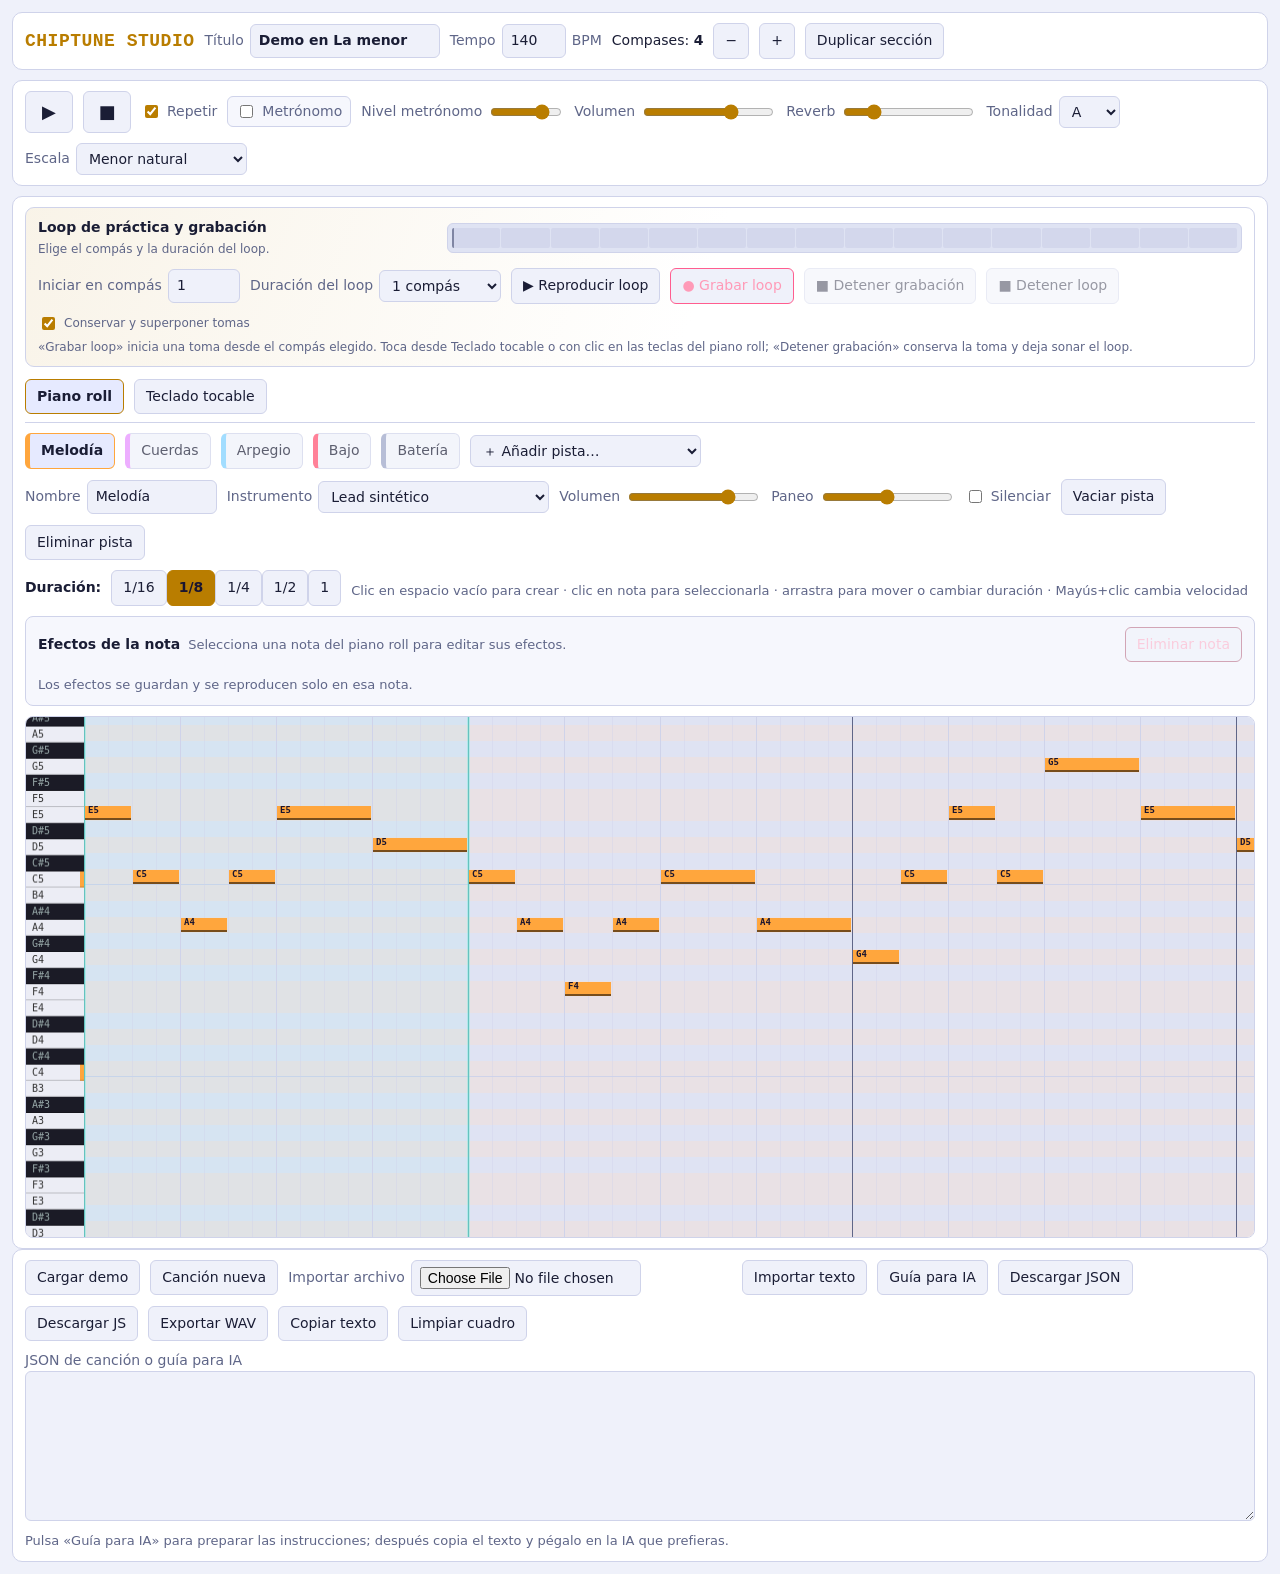
==== Chiptune Studio.html @ 26fbd4c9 "feat: add Chiptune Studio web app Add the first version of Chiptune Studio, a browser-based music co" ====
<!doctype html>
<html lang="es">
<head>
  <meta charset="UTF-8">
  <meta name="viewport" content="width=device-width, initial-scale=1">
  <meta name="theme-color" content="#0e1020">
  <title>Estudio · Chiptune Studio</title>
  <link rel="stylesheet" href="apps/studio/studio.css">
  <script src="apps/studio/studio.js" defer></script>
</head>
<body>
  <header class="row panel">
    <h1>CHIPTUNE STUDIO</h1>
    <label>Título <input id="title" maxlength="80" aria-label="Título de la canción"></label>
    <label>Tempo <input id="bpm" type="number" min="40" max="240" value="120" aria-label="Tempo en pulsos por minuto"> BPM</label>
    <span class="mono">Compases: <strong id="bars">4</strong></span>
    <button id="barM" type="button" aria-label="Quitar un compás">−</button>
    <button id="barP" type="button" aria-label="Añadir un compás">+</button>
    <button id="dup" type="button">Duplicar sección</button>
    <span id="saved" class="mono" aria-live="polite"></span>
  </header>

  <section class="row panel" aria-label="Controles de reproducción">
    <button id="play" class="big" type="button" aria-label="Reproducir">▶</button>
    <button id="stop" class="big" type="button" aria-label="Detener">■</button>
    <label><input id="loop" type="checkbox" checked> Repetir</label>
    <label class="metronome-toggle" title="Pulso de negra con acento en el primer tiempo"><input id="metronome" type="checkbox"> Metrónomo</label>
    <label class="metronome-volume" title="Nivel del pulso del metrónomo">Nivel metrónomo <input id="metronomeVolume" type="range" min="0" max="1" step=".01" value=".8" aria-label="Nivel de volumen del metrónomo"></label>
    <label>Volumen <input id="vol" type="range" min="0" max="1" step=".01" value=".7"></label>
    <label>Reverb <input id="rev" type="range" min="0" max=".8" step=".01" value=".15"></label>
    <label>Tonalidad <select id="root" aria-label="Tónica"></select></label>
    <label>Escala
      <select id="scale" aria-label="Escala">
        <option value="0,2,4,5,7,9,11">Mayor</option>
        <option value="0,2,3,5,7,8,10" selected>Menor natural</option>
        <option value="0,2,3,5,7,9,11">Menor armónica</option>
        <option value="0,2,4,7,9">Pentatónica mayor</option>
        <option value="0,3,5,7,10">Pentatónica menor</option>
        <option value="0,2,4,6,8,10">Tonos enteros</option>
        <option value="0,1,2,3,4,5,6,7,8,9,10,11">Cromática</option>
      </select>
    </label>
    <span id="msg" role="status" aria-live="polite"></span>
  </section>

  <section class="panel">
    <section id="loopBox" class="loop-box" aria-labelledby="loopTitle">
      <div class="loop-heading">
        <div>
          <strong id="loopTitle">Loop de práctica y grabación</strong>
          <span id="loopStatus" class="mono" role="status" aria-live="polite">Elige el compás y la duración del loop.</span>
        </div>
        <div id="loopTimeline" class="loop-timeline" role="img" aria-label="Posición dentro del loop"></div>
      </div>
      <div class="row loop-controls">
        <label>Iniciar en compás
          <input id="loopStartBar" type="number" min="1" max="64" value="1" aria-label="Compás inicial del loop">
        </label>
        <label>Duración del loop
          <select id="loopBars" aria-label="Duración del loop en compases">
            <option value="1" selected>1 compás</option>
            <option value="2">2 compases</option>
            <option value="4">4 compases</option>
            <option value="8">8 compases</option>
          </select>
        </label>
        <button id="loopPlay" type="button">▶ Reproducir loop</button>
        <button id="loopRecord" class="record-button" type="button" aria-pressed="false">● Grabar loop</button>
        <button id="loopStopRecording" type="button" disabled>■ Detener grabación</button>
        <button id="loopStop" type="button" disabled>■ Detener loop</button>
        <label class="loop-overdub"><input id="loopOverdub" type="checkbox" checked> Conservar y superponer tomas</label>
      </div>
      <p class="loop-help">«Grabar loop» inicia una toma desde el compás elegido. Toca desde Teclado tocable o con clic en las teclas del piano roll; «Detener grabación» conserva la toma y deja sonar el loop.</p>
    </section>
    <div class="row view-tabs" id="editorTabs" role="tablist" aria-label="Modo de composición">
      <button id="tabRoll" type="button" role="tab" aria-controls="rollView" aria-selected="true">Piano roll</button>
      <button id="tabKeyboard" type="button" role="tab" aria-controls="keyboardView" aria-selected="false">Teclado tocable</button>
    </div>
    <div id="rollView" role="tabpanel" aria-labelledby="tabRoll">
      <div class="row" id="tabs" role="tablist" aria-label="Pistas"></div>
      <div class="row" id="settings" aria-label="Ajustes de pista"></div>
      <div class="row" aria-label="Duración de notas">
        <strong>Duración:</strong>
        <div id="lens" role="group" aria-label="Seleccionar duración de nota"></div>
        <span class="hint">Clic en espacio vacío para crear · clic en nota para seleccionarla · arrastra para mover o cambiar duración · Mayús+clic cambia velocidad</span>
      </div>
      <section id="noteFxPanel" class="note-fx" aria-labelledby="noteFxTitle">
        <div class="note-fx-heading">
          <strong id="noteFxTitle">Efectos de la nota</strong>
          <span id="noteFxStatus" class="hint" aria-live="polite">Selecciona una nota del piano roll para editar sus efectos.</span>
          <button id="deleteNote" class="delete-note" type="button" disabled>Eliminar nota</button>
        </div>
        <div id="noteFxControls" class="note-fx-controls"></div>
      </section>
      <div id="scroll" aria-label="Piano roll; usa el desplazamiento horizontal y vertical">
        <div id="wrap">
          <canvas id="keys" aria-label="Teclado y notas"></canvas>
          <div style="position:relative">
            <canvas id="grid" aria-label="Rejilla de composición"></canvas>
            <div id="ph" aria-hidden="true"></div>
          </div>
        </div>
      </div>
    </div>
    <div id="keyboardView" role="tabpanel" aria-labelledby="tabKeyboard" hidden>
      <p class="keyboard-intro">Toca con el ratón, la pantalla táctil o el teclado de tu computadora. Activa «Grabar al tocar» para añadir cada nota a la pista seleccionada.</p>
      <div class="row keyboard-controls" aria-label="Controles del teclado tocable">
        <label>Pista <select id="keyboardTrack" aria-label="Pista para tocar y grabar"></select></label>
        <label>Instrumento <select id="keyboardInstrument" aria-label="Instrumento del teclado tocable"></select></label>
        <button id="keyboardAddTrack" type="button">＋ Nueva pista</button>
        <label>Octava inicial
          <select id="keyboardOctave" aria-label="Octava inicial">
            <option value="1">Grave · C1</option>
            <option value="2">C2</option>
            <option value="3">C3</option>
            <option value="4" selected>Media · C4</option>
            <option value="5">C5</option>
            <option value="6">C6</option>
            <option value="7">Aguda · C7</option>
          </select>
        </label>
        <label>Duración
          <select id="keyboardLength" aria-label="Duración de la nota grabada">
            <option value="1">1/16 · 1 paso</option>
            <option value="2" selected>1/8 · 2 pasos</option>
            <option value="4">1/4 · 4 pasos</option>
            <option value="8">1/2 · 8 pasos</option>
            <option value="16">1 compás · 16 pasos</option>
          </select>
        </label>
      </div>
      <div class="row keyboard-record-controls">
        <label class="record-toggle"><input id="keyboardRecord" type="checkbox"> Grabar al tocar</label>
        <label>Posición <input id="keyboardStep" type="number" min="0" max="63" value="0" aria-label="Posición de grabación en pasos"></label>
        <span id="keyboardPosition" class="mono" aria-live="polite">Compás 1 · paso 1</span>
        <span class="hint">Durante la reproducción, las notas se ajustan al paso que suena; en pausa, la posición avanza al grabar.</span>
      </div>
      <div id="keyboardKeys" class="keyboard-keys" role="group" aria-label="Teclado de dos octavas"></div>
      <p id="keyboardHint" class="keyboard-hint">Atajos: fila A–J y K–; para notas naturales y sostenidas.</p>
      <div id="drumPads" class="drum-pads" role="group" aria-label="Pads de batería" hidden></div>
      <p id="keyboardStatus" class="keyboard-status" role="status" aria-live="polite"></p>
    </div>
  </section>

  <section class="panel">
    <div class="row" aria-label="Importar y exportar">
      <button id="demo" type="button">Cargar demo</button>
      <button id="clear" type="button">Canción nueva</button>
      <label>Importar archivo <input id="file" type="file" accept=".json,.js,application/json,text/javascript"></label>
      <button id="iText" type="button">Importar texto</button>
      <button id="guide" type="button">Guía para IA</button>
      <button id="xJson" type="button">Descargar JSON</button>
      <button id="xJs" type="button">Descargar JS</button>
      <button id="xWav" type="button">Exportar WAV</button>
      <button id="copy" type="button">Copiar texto</button>
      <button id="clearBox" type="button">Limpiar cuadro</button>
    </div>
    <label for="out">JSON de canción o guía para IA</label>
    <textarea id="out" spellcheck="false" aria-label="JSON de canción o guía para IA"></textarea>
    <p class="hint">Pulsa «Guía para IA» para preparar las instrucciones; después copia el texto y pégalo en la IA que prefieras.</p>
  </section>
</body>
</html>
---- apps/studio/studio.css ----
:root,:root[data-theme="dark"]{--bg:#0e1020;--panel:#171a30;--line:#2b3056;--tx:#e9ebfa;--mut:#8f95b8;--acc:#ffc83d;--row:#131730;--rowb:#0b0d1c;--scale:#1c2246;color-scheme:dark}
@media (prefers-color-scheme:light){:root:not([data-theme="dark"]){--bg:#eff1fa;--panel:#fff;--line:#cfd3ea;--tx:#1a1d35;--mut:#5f6688;--acc:#b97d00;--row:#f6f7fd;--rowb:#dfe3f3;--scale:#e6eaff;color-scheme:light}}
:root[data-theme="light"]{--bg:#eff1fa;--panel:#fff;--line:#cfd3ea;--tx:#1a1d35;--mut:#5f6688;--acc:#b97d00;--row:#f6f7fd;--rowb:#dfe3f3;--scale:#e6eaff;color-scheme:light}
:root{box-sizing:border-box;padding:env(safe-area-inset-top,0px) 0 env(safe-area-inset-bottom,0px)}
html{scroll-padding-top:env(safe-area-inset-top,0px)}
*,*:before,*:after{box-sizing:inherit}
body{margin:0;padding:12px;background:var(--bg);color:var(--tx);font:14px/1.4 ui-rounded,"Trebuchet MS",system-ui,sans-serif}
.mono,input,select,textarea,button{font:inherit}
.row{display:flex;flex-wrap:wrap;gap:10px;align-items:center;margin-bottom:10px}
.row>label{min-width:0;flex-wrap:wrap}
input[type=file]{max-width:100%}
#file{width:min(230px,100%)}
.panel{background:var(--panel);border:1px solid var(--line);border-radius:10px;padding:10px 12px}
h1{font:700 18px ui-monospace,Menlo,Consolas,monospace;margin:0;color:var(--acc);letter-spacing:.5px}
input,select,textarea{background:var(--bg);color:var(--tx);border:1px solid var(--line);border-radius:6px;padding:6px 8px}
input[type=range]{padding:0;accent-color:var(--acc)}
input[type=checkbox]{accent-color:var(--acc)}
button{background:var(--bg);color:var(--tx);border:1px solid var(--line);border-radius:6px;padding:7px 11px;cursor:pointer}
button:hover{border-color:var(--acc)}
button:focus-visible,input:focus-visible,select:focus-visible,textarea:focus-visible{outline:2px solid var(--acc);outline-offset:1px}
button.on{background:var(--acc);color:#1a1530;border-color:var(--acc);font-weight:700}
[hidden]{display:none!important}
.big{width:48px;height:42px;font-size:18px}
label{color:var(--mut);display:flex;gap:6px;align-items:center}
#title{width:190px;font-weight:700}
#bpm{width:64px}
.tab{display:flex;gap:6px;align-items:center;border-left:5px solid var(--c);opacity:.7}
.tab.sel{opacity:1;border-color:var(--c);background:var(--scale);font-weight:700}
#scroll{overflow:auto;max-height:58vh;border:1px solid var(--line);border-radius:8px;background:var(--rowb);position:relative}
#wrap{display:flex;position:relative;width:max-content}
#keys{position:sticky;left:0;z-index:3;cursor:pointer}
#grid{cursor:crosshair;touch-action:manipulation}
#ph{position:absolute;top:0;bottom:0;width:2px;background:#ff3d6e;z-index:2;display:none;pointer-events:none}
#msg{color:var(--mut);min-height:20px}
#out{width:100%;height:150px;font-family:ui-monospace,Menlo,Consolas,monospace;font-size:12px}
.hint{color:var(--mut);font-size:13px;margin:6px 0 0}
.note-fx{padding:10px 12px;margin:0 0 10px;border:1px solid var(--line);border-radius:8px;background:var(--row)}
.note-fx-heading{display:flex;flex-wrap:wrap;align-items:baseline;gap:8px;margin-bottom:8px}
.note-fx-heading strong{color:var(--tx)}
.note-fx-heading .delete-note{margin-left:auto;border-color:#a74461;color:#ff9ab7}
.note-fx-heading .delete-note:hover:not(:disabled){background:color-mix(in srgb,#ff5d8f 18%,var(--panel))}
.note-fx-heading .delete-note:disabled{opacity:.45;cursor:not-allowed}
.metronome-toggle{padding:5px 8px;border:1px solid var(--line);border-radius:6px;background:var(--row)}
.metronome-toggle:has(input:checked){border-color:var(--acc);color:var(--tx);background:var(--scale)}
.metronome-volume input[type=range]{width:72px}
.note-fx-controls{display:grid;grid-template-columns:repeat(auto-fit,minmax(180px,1fr));gap:6px}
.note-fx-control{display:grid;grid-template-columns:minmax(75px,auto) 1fr;align-items:center;gap:6px;padding:5px 7px;border:1px solid var(--line);border-radius:6px}
.note-fx-control label{font-size:12px}
.note-fx-control input[type=range]{width:100%;min-width:45px}
.note-fx-control output{grid-column:2;color:var(--mut);font-size:10px;text-align:right}
.view-tabs{border-bottom:1px solid var(--line);padding-bottom:8px}
.view-tabs button[aria-selected="true"]{background:var(--scale);border-color:var(--acc);color:var(--tx);font-weight:700}
.loop-box{padding:10px 12px;margin-bottom:12px;border:1px solid var(--line);border-radius:9px;background:linear-gradient(110deg,color-mix(in srgb,var(--acc) 9%,var(--panel)),var(--panel) 55%)}
.loop-box.is-recording{border-color:#ff5d8f;box-shadow:0 0 0 1px color-mix(in srgb,#ff5d8f 35%,transparent)}
.loop-heading{display:grid;grid-template-columns:minmax(190px,1fr) minmax(180px,2fr);gap:12px;align-items:center}
.loop-heading>div:first-child{display:grid;gap:4px}
.loop-heading>div:first-child strong{color:var(--tx)}
.loop-heading>div:first-child span{color:var(--mut);font-size:12px}
.loop-timeline{height:30px;display:grid;grid-template-columns:repeat(var(--loop-steps,16),minmax(3px,1fr));gap:1px;padding:4px;border:1px solid var(--line);border-radius:6px;background:var(--rowb);overflow-x:auto}
.loop-step{border-radius:2px;background:var(--line);opacity:.75}
.loop-step.bar-start{border-left:2px solid var(--mut)}
.loop-step.playing{background:var(--acc);opacity:1;box-shadow:0 0 9px color-mix(in srgb,var(--acc) 75%,transparent)}
.loop-timeline.is-playing .loop-step.playing{animation:loop-pulse .2s ease-out}
@keyframes loop-pulse{from{filter:brightness(1.8)}to{filter:brightness(1)}}
.loop-controls{margin:10px 0 4px}
.loop-controls input[type=number]{width:72px}
.loop-controls button{min-height:36px}
.loop-controls button:disabled{opacity:.45;cursor:not-allowed}
.loop-controls .record-button{border-color:#ff5d8f;color:#ff9ab7}
.loop-controls .record-button:not(:disabled):hover{background:color-mix(in srgb,#ff5d8f 16%,var(--panel))}
.loop-box.is-recording .record-button{background:#ff5d8f;color:#1b1020;font-weight:700}
.loop-overdub{font-size:12px}
.loop-help{margin:6px 0 0;color:var(--mut);font-size:12px}
.keyboard-intro,.keyboard-hint,.keyboard-status{color:var(--mut);margin:6px 0 12px}
.keyboard-controls,.keyboard-record-controls{gap:12px}
.keyboard-controls select{max-width:min(300px,75vw)}
.record-toggle{padding:7px 10px;border:1px solid var(--line);border-radius:7px;background:var(--row)}
.record-toggle:has(input:checked){border-color:#ff5d8f;color:var(--tx);background:color-mix(in srgb,#ff5d8f 15%,var(--panel))}
#keyboardStep{width:84px}
.keyboard-keys{display:grid;grid-template-columns:repeat(24,42px);gap:3px;width:100%;overflow-x:auto;overscroll-behavior-x:contain;padding:8px 4px 12px;border:1px solid var(--line);border-radius:9px;background:var(--rowb)}
.piano-key{height:150px;display:flex;flex-direction:column;justify-content:space-between;align-items:center;padding:10px 2px;background:#e9eaf1;color:#202238;border-color:#b5b8ca;border-radius:0 0 6px 6px;touch-action:manipulation}
.piano-key span{font-size:11px;font-weight:700}
.piano-key kbd,.drum-pad kbd{font:10px ui-monospace,monospace;opacity:.7}
.piano-key.black{height:112px;background:#25283a;color:#f4f4fb;border-color:#11131e}
.piano-key:disabled{opacity:.28;cursor:not-allowed}
.piano-key:not(:disabled):active,.piano-key.pressed{transform:translateY(2px);filter:brightness(1.18);border-color:var(--acc)}
.drum-pads{display:grid;grid-template-columns:repeat(auto-fit,minmax(100px,1fr));gap:8px}
.drum-pad{min-height:84px;display:flex;flex-direction:column;align-items:center;justify-content:center;gap:8px;border-color:var(--line);background:var(--row)}
.drum-pad span{text-transform:capitalize;font-weight:700}
.keyboard-status{min-height:1.4em}
@media(max-width:600px){
  .note-fx-controls{grid-template-columns:repeat(auto-fit,minmax(145px,1fr))}
  .loop-heading{grid-template-columns:1fr}
  .loop-timeline{height:25px}
  .loop-controls{gap:7px}
  .loop-controls label{align-items:flex-start;flex-direction:column}
  .loop-help{line-height:1.5}
  .piano-key{height:126px}
  .piano-key.black{height:96px}
  .keyboard-controls label{align-items:flex-start;flex-direction:column}
}
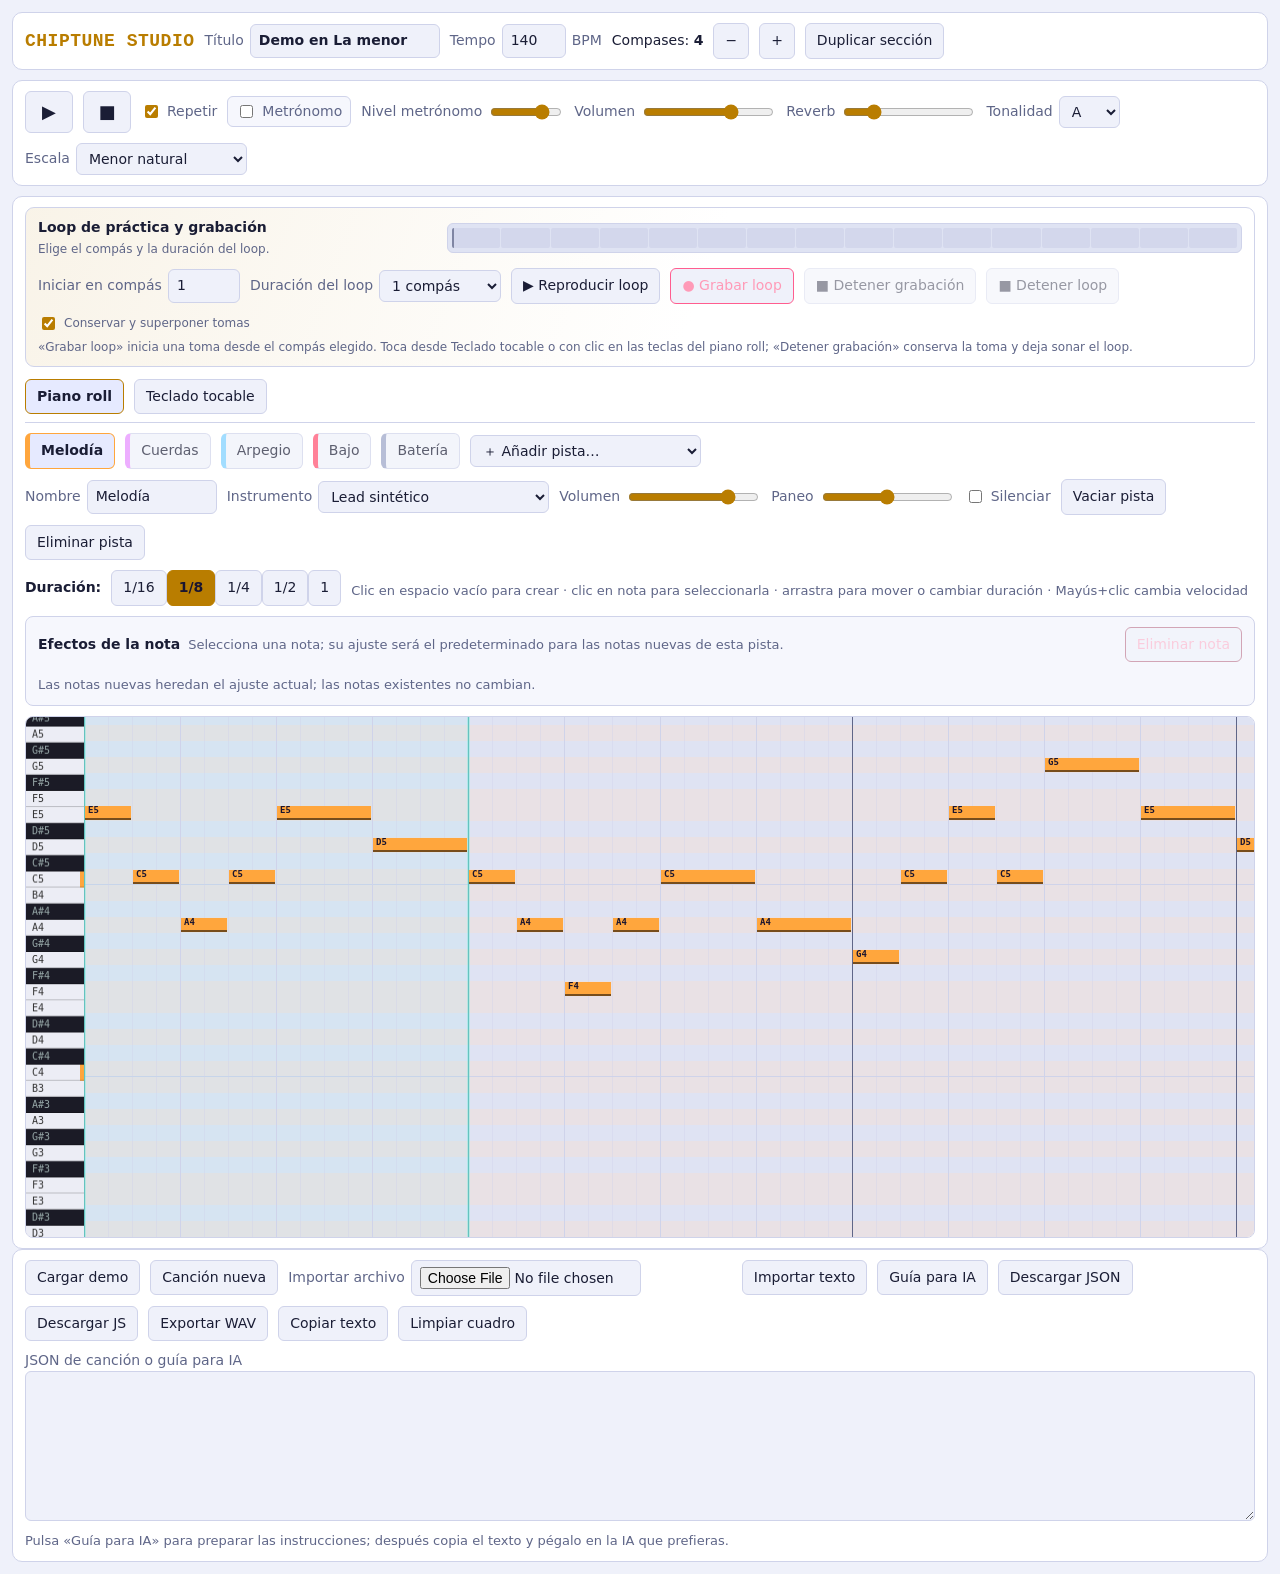
==== commit 65260b5f: "Persist track effect presets for new notes Save each track's effect settings as its default for newl" ====
--- a/Chiptune Studio.html
+++ b/Chiptune Studio.html
@@ -87,7 +87,7 @@
       <section id="noteFxPanel" class="note-fx" aria-labelledby="noteFxTitle">
         <div class="note-fx-heading">
           <strong id="noteFxTitle">Efectos de la nota</strong>
-          <span id="noteFxStatus" class="hint" aria-live="polite">Selecciona una nota del piano roll para editar sus efectos.</span>
+          <span id="noteFxStatus" class="hint" aria-live="polite">Selecciona una nota; su ajuste será el predeterminado para las notas nuevas de esta pista.</span>
           <button id="deleteNote" class="delete-note" type="button" disabled>Eliminar nota</button>
         </div>
         <div id="noteFxControls" class="note-fx-controls"></div>
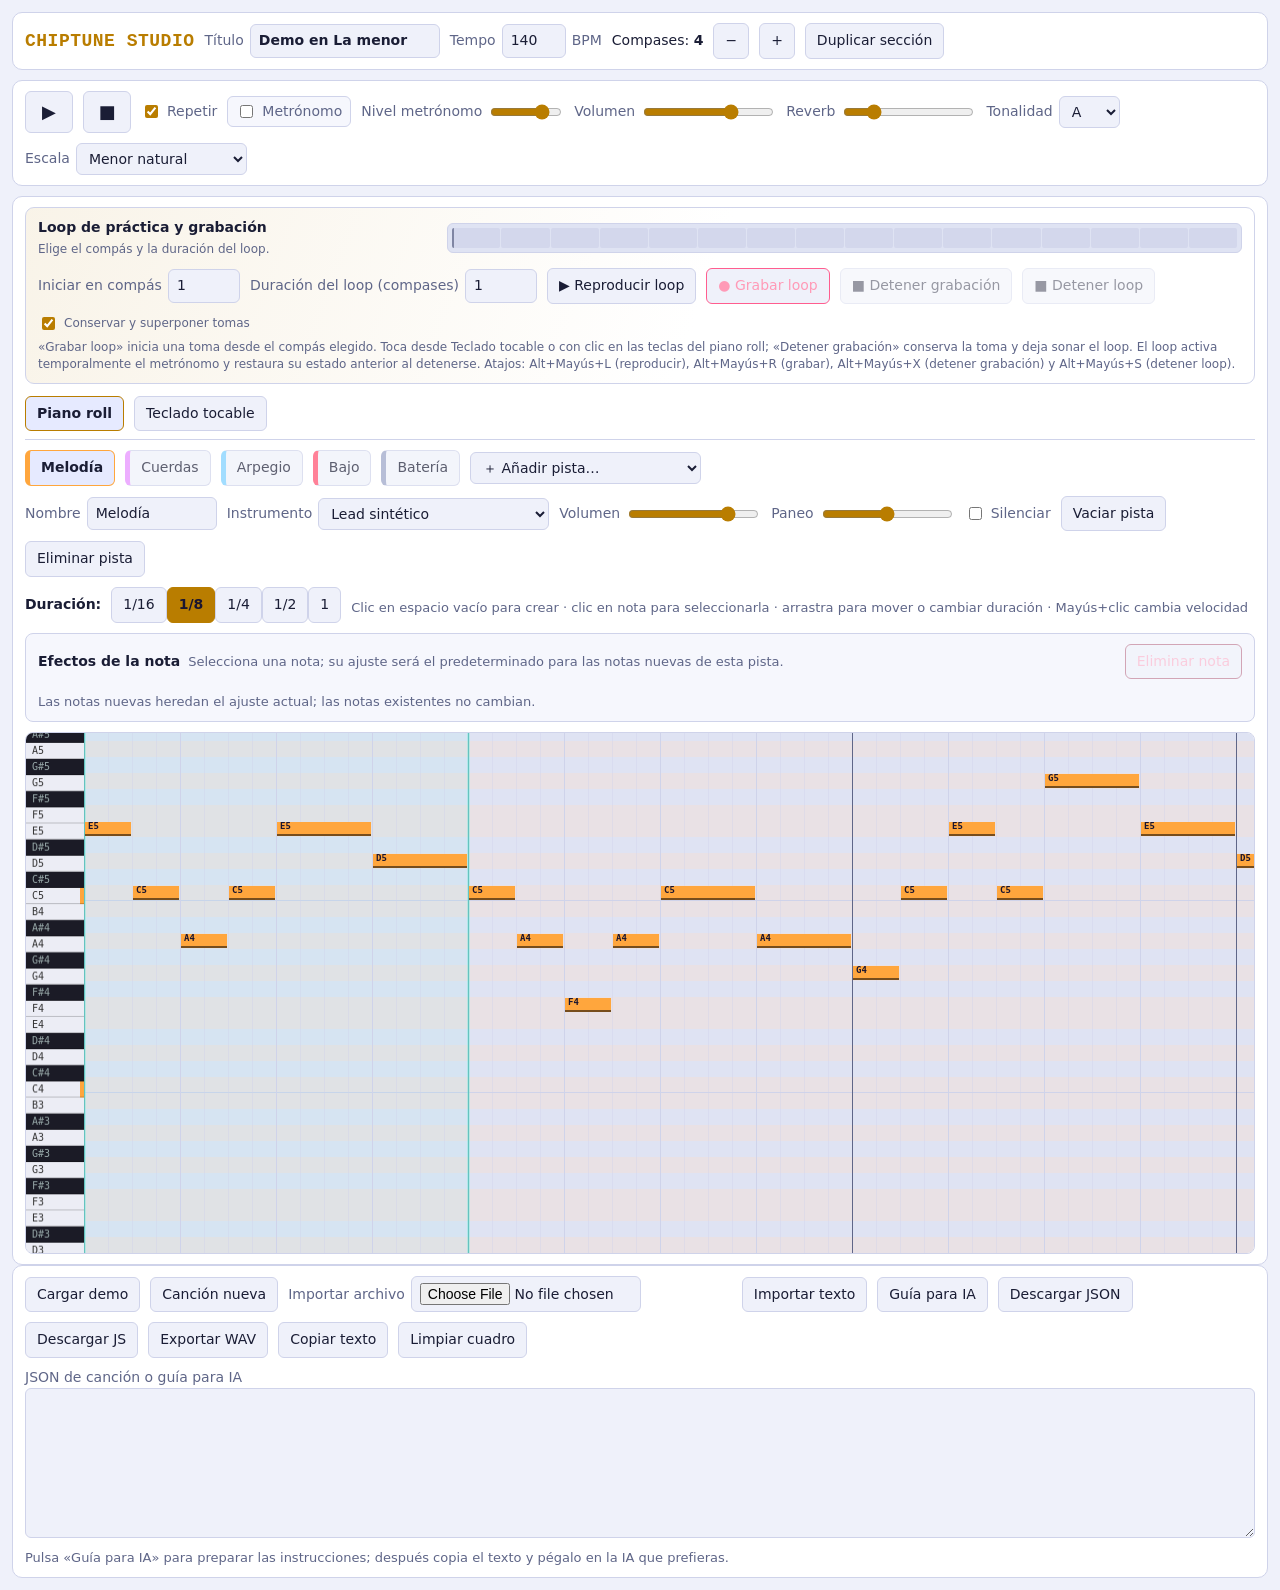
==== commit 33d461b2: "Add loop controls and drum reference guide Add compact loop controls to the floating metronome, with" ====
--- a/Chiptune Studio.html
+++ b/Chiptune Studio.html
@@ -9,6 +9,30 @@
   <script src="apps/studio/studio.js" defer></script>
 </head>
 <body>
+  <div id="metronomeVisual" role="group" aria-label="Metrónomo y controles de loop">
+    <div class="metronome-top">
+      <svg class="metronome-icon" viewBox="0 0 64 64" aria-hidden="true">
+        <path class="metronome-body" d="M18 54 24 12h16l6 42z"/>
+        <path class="metronome-base" d="M14 56h36"/>
+        <path class="metronome-mark" d="m25 22 5 1m-6 7 5 1m-6 7 5 1"/>
+        <g id="metronomeArm">
+          <path class="metronome-arm" d="M32 49V14"/>
+          <circle class="metronome-weight" cx="32" cy="25" r="3.5"/>
+          <circle class="metronome-pivot" cx="32" cy="49" r="3"/>
+        </g>
+      </svg>
+      <div class="metronome-readout">
+        <strong id="metronomeTempo">120 BPM</strong>
+        <span class="metronome-beats"><i></i><i></i><i></i><i></i></span>
+      </div>
+    </div>
+    <div id="metronomeLoopControls" class="metronome-loop-controls" aria-label="Accesos rápidos de loop">
+      <button type="button" data-loop-action="play" title="Reproducir loop · Alt+Mayús+L" aria-label="Reproducir loop">▶ Loop</button>
+      <button type="button" data-loop-action="stop" title="Detener loop · Alt+Mayús+S" aria-label="Detener loop" disabled>■ Detener</button>
+      <button type="button" data-loop-action="record" title="Grabar loop · Alt+Mayús+R" aria-label="Grabar loop" aria-pressed="false">● Grabar</button>
+      <button type="button" data-loop-action="stop-recording" title="Detener grabación · Alt+Mayús+X" aria-label="Detener grabación" disabled>■ Fin toma</button>
+    </div>
+  </div>
   <header class="row panel">
     <h1>CHIPTUNE STUDIO</h1>
     <label>Título <input id="title" maxlength="80" aria-label="Título de la canción"></label>
@@ -56,13 +80,8 @@
         <label>Iniciar en compás
           <input id="loopStartBar" type="number" min="1" max="64" value="1" aria-label="Compás inicial del loop">
         </label>
-        <label>Duración del loop
-          <select id="loopBars" aria-label="Duración del loop en compases">
-            <option value="1" selected>1 compás</option>
-            <option value="2">2 compases</option>
-            <option value="4">4 compases</option>
-            <option value="8">8 compases</option>
-          </select>
+        <label>Duración del loop (compases)
+          <input id="loopBars" type="number" min="1" max="64" step="1" value="1" aria-label="Duración del loop en compases">
         </label>
         <button id="loopPlay" type="button">▶ Reproducir loop</button>
         <button id="loopRecord" class="record-button" type="button" aria-pressed="false">● Grabar loop</button>
@@ -70,7 +89,7 @@
         <button id="loopStop" type="button" disabled>■ Detener loop</button>
         <label class="loop-overdub"><input id="loopOverdub" type="checkbox" checked> Conservar y superponer tomas</label>
       </div>
-      <p class="loop-help">«Grabar loop» inicia una toma desde el compás elegido. Toca desde Teclado tocable o con clic en las teclas del piano roll; «Detener grabación» conserva la toma y deja sonar el loop.</p>
+      <p class="loop-help">«Grabar loop» inicia una toma desde el compás elegido. Toca desde Teclado tocable o con clic en las teclas del piano roll; «Detener grabación» conserva la toma y deja sonar el loop. El loop activa temporalmente el metrónomo y restaura su estado anterior al detenerse. Atajos: Alt+Mayús+L (reproducir), Alt+Mayús+R (grabar), Alt+Mayús+X (detener grabación) y Alt+Mayús+S (detener loop).</p>
     </section>
     <div class="row view-tabs" id="editorTabs" role="tablist" aria-label="Modo de composición">
       <button id="tabRoll" type="button" role="tab" aria-controls="rollView" aria-selected="true">Piano roll</button>
@@ -83,6 +102,11 @@
         <strong>Duración:</strong>
         <div id="lens" role="group" aria-label="Seleccionar duración de nota"></div>
         <span class="hint">Clic en espacio vacío para crear · clic en nota para seleccionarla · arrastra para mover o cambiar duración · Mayús+clic cambia velocidad</span>
+      </div>
+      <div id="drumReferenceControls" class="row drum-reference-controls" hidden>
+        <label for="drumReferenceTrack">Pista guía bajo la batería</label>
+        <select id="drumReferenceTrack" aria-label="Pista guía visible debajo de la batería"></select>
+        <span class="hint">Vista de referencia; sus notas no se pueden editar desde la pista de batería.</span>
       </div>
       <section id="noteFxPanel" class="note-fx" aria-labelledby="noteFxTitle">
         <div class="note-fx-heading">
--- a/apps/studio/studio.css
+++ b/apps/studio/studio.css
@@ -43,6 +43,30 @@
 .metronome-toggle{padding:5px 8px;border:1px solid var(--line);border-radius:6px;background:var(--row)}
 .metronome-toggle:has(input:checked){border-color:var(--acc);color:var(--tx);background:var(--scale)}
 .metronome-volume input[type=range]{width:72px}
+#metronomeVisual{position:fixed;z-index:10;top:12px;left:50%;display:grid;justify-items:center;gap:5px;max-width:calc(100vw - 16px);padding:7px 10px;border:1px solid var(--line);border-radius:12px;background:color-mix(in srgb,var(--panel) 94%,transparent);box-shadow:0 6px 24px #0004;opacity:0;visibility:hidden;transform:translate(-50%,-8px);transition:opacity .18s ease,transform .18s ease,visibility .18s;pointer-events:none}
+#metronomeVisual.is-visible{opacity:1;visibility:visible;transform:translate(-50%,0)}
+.metronome-top{display:flex;align-items:center;justify-content:center;gap:9px}
+.metronome-icon{width:38px;height:38px;overflow:visible}
+.metronome-body{fill:var(--scale);stroke:var(--acc);stroke-width:2.5;stroke-linejoin:round}
+.metronome-base,.metronome-arm{fill:none;stroke:var(--acc);stroke-width:3;stroke-linecap:round}
+.metronome-mark{fill:none;stroke:var(--mut);stroke-width:1.5;stroke-linecap:round}
+.metronome-weight{fill:var(--acc);stroke:var(--panel);stroke-width:1.5}
+.metronome-pivot{fill:var(--tx)}
+.metronome-readout{display:grid;gap:3px;min-width:62px}
+.metronome-readout strong{color:var(--tx);font:700 12px ui-monospace,Menlo,Consolas,monospace;white-space:nowrap}
+.metronome-beats{display:flex;gap:4px}
+.metronome-beats i{width:5px;height:5px;border-radius:50%;background:var(--line);transition:background .08s,box-shadow .08s}
+.metronome-beats i.is-current{background:var(--acc);box-shadow:0 0 7px var(--acc)}
+#metronomeVisual.is-accent .metronome-pivot{fill:#ff5d8f}
+.metronome-loop-controls{display:flex;justify-content:center;gap:4px;pointer-events:auto}
+.metronome-loop-controls button{min-height:27px;padding:3px 7px;font-size:11px;line-height:1.2;white-space:nowrap}
+.metronome-loop-controls button:disabled{opacity:.4;cursor:not-allowed}
+.metronome-loop-controls [data-loop-action=record]{border-color:#ff5d8f;color:#ff9ab7}
+.metronome-loop-controls [data-loop-action=stop-recording]{color:#ff9ab7}
+.drum-reference-controls{gap:8px;padding:6px 9px;border:1px solid var(--line);border-radius:7px;background:var(--row)}
+.drum-reference-controls label{color:var(--tx)}
+.drum-reference-controls select{max-width:min(250px,60vw)}
+@media(prefers-reduced-motion:reduce){#metronomeVisual{transition:none}}
 .note-fx-controls{display:grid;grid-template-columns:repeat(auto-fit,minmax(180px,1fr));gap:6px}
 .note-fx-control{display:grid;grid-template-columns:minmax(75px,auto) 1fr;align-items:center;gap:6px;padding:5px 7px;border:1px solid var(--line);border-radius:6px}
 .note-fx-control label{font-size:12px}
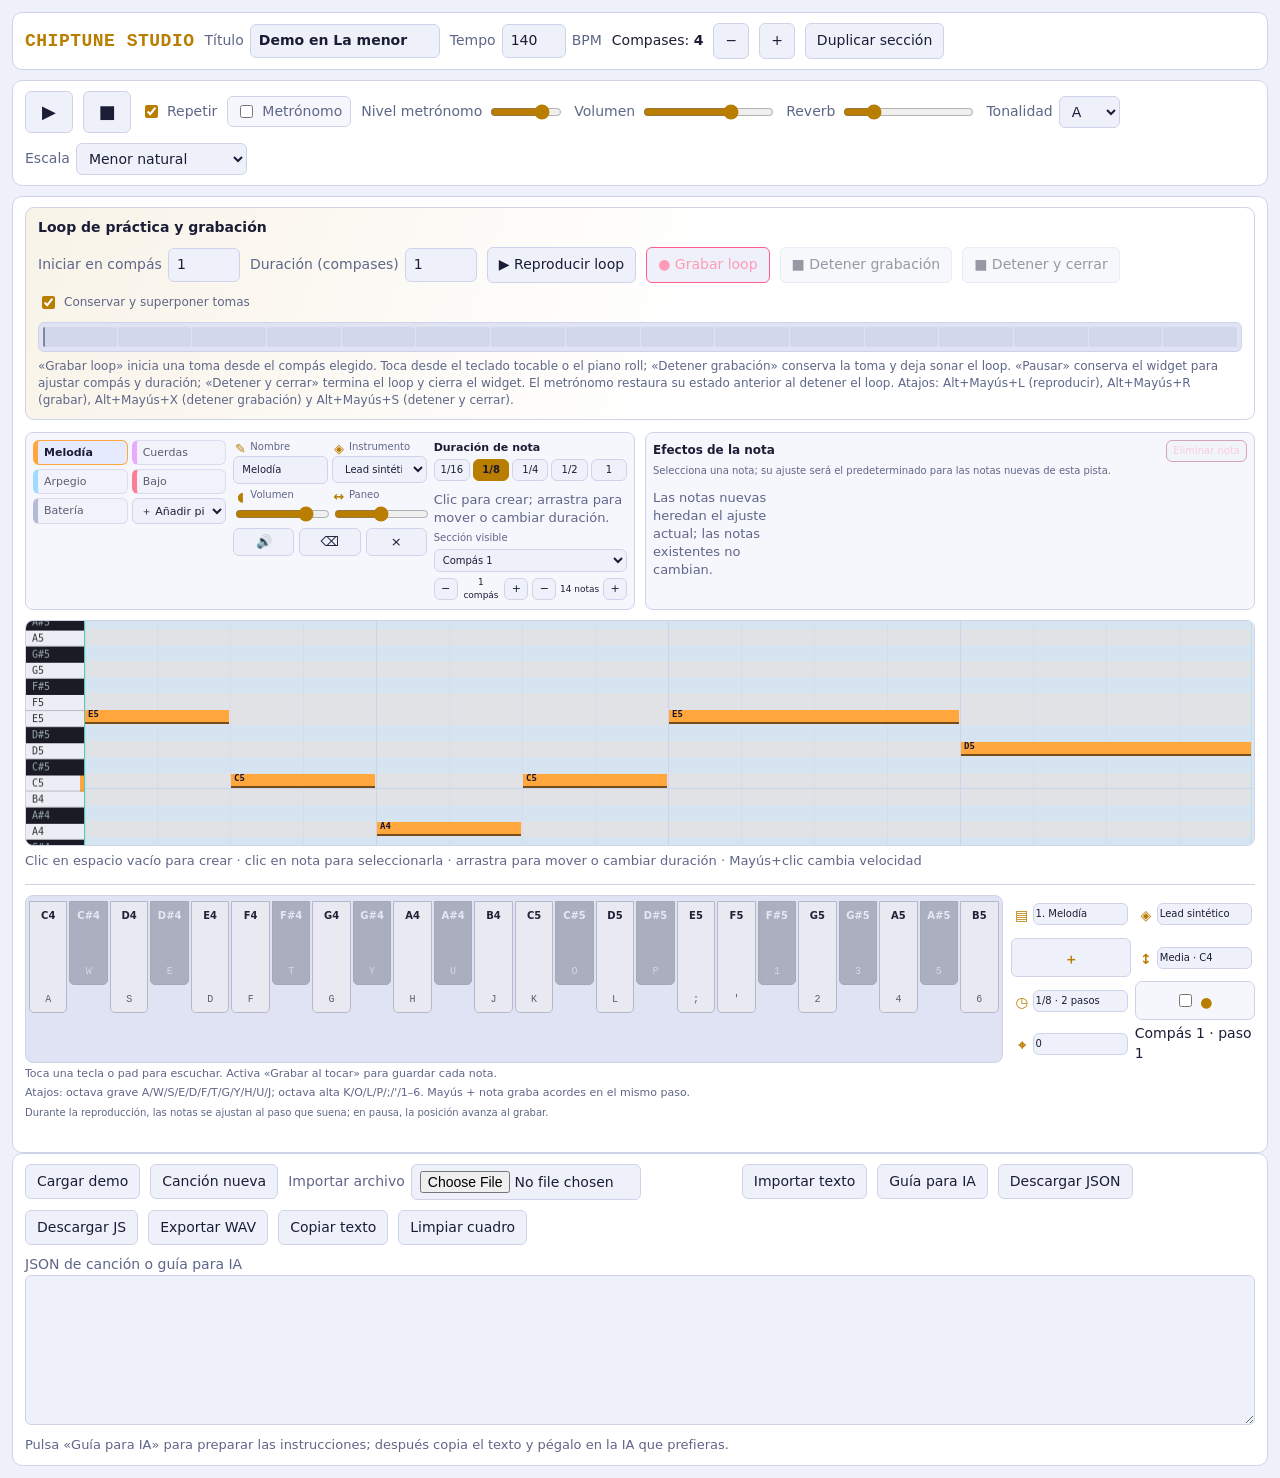
==== commit 85145b5d: "Mejorar el editor de loops, piano roll y herramientas de composición Conserva la configuración de ef" ====
--- a/Chiptune Studio.html
+++ b/Chiptune Studio.html
@@ -26,11 +26,17 @@
         <span class="metronome-beats"><i></i><i></i><i></i><i></i></span>
       </div>
     </div>
+    <span id="metronomeLoopStatus" class="metronome-loop-status" role="status" aria-live="polite"></span>
+    <div id="loopWidgetTimeline"></div>
+    <div id="loopWidgetOptions"></div>
     <div id="metronomeLoopControls" class="metronome-loop-controls" aria-label="Accesos rápidos de loop">
       <button type="button" data-loop-action="play" title="Reproducir loop · Alt+Mayús+L" aria-label="Reproducir loop">▶ Loop</button>
-      <button type="button" data-loop-action="stop" title="Detener loop · Alt+Mayús+S" aria-label="Detener loop" disabled>■ Detener</button>
       <button type="button" data-loop-action="record" title="Grabar loop · Alt+Mayús+R" aria-label="Grabar loop" aria-pressed="false">● Grabar</button>
-      <button type="button" data-loop-action="stop-recording" title="Detener grabación · Alt+Mayús+X" aria-label="Detener grabación" disabled>■ Fin toma</button>
+      <button type="button" data-loop-action="stop-recording" title="Detener grabación · Alt+Mayús+X" aria-label="Detener grabación" disabled>■ Toma</button>
+      <button type="button" data-loop-action="pause" title="Pausar loop; conserva el widget y permite editar sus límites" aria-label="Pausar loop" disabled>Ⅱ Pausa</button>
+      <button type="button" data-loop-action="stop" title="Detener y cerrar el widget del loop · Alt+Mayús+S" aria-label="Detener y cerrar loop" disabled>■ Cerrar</button>
+      <button type="button" data-loop-action="play-all" aria-label="Reproducir toda la canción">▶ Canción</button>
+      <button type="button" data-loop-action="stop-all" aria-label="Detener reproducción">■ Detener</button>
     </div>
   </div>
   <header class="row panel">
@@ -72,67 +78,83 @@
       <div class="loop-heading">
         <div>
           <strong id="loopTitle">Loop de práctica y grabación</strong>
-          <span id="loopStatus" class="mono" role="status" aria-live="polite">Elige el compás y la duración del loop.</span>
         </div>
-        <div id="loopTimeline" class="loop-timeline" role="img" aria-label="Posición dentro del loop"></div>
       </div>
       <div class="row loop-controls">
-        <label>Iniciar en compás
+        <span hidden data-loop-home="start"></span>
+        <label id="loopStartControl">Iniciar en compás
           <input id="loopStartBar" type="number" min="1" max="64" value="1" aria-label="Compás inicial del loop">
         </label>
-        <label>Duración del loop (compases)
+        <span hidden data-loop-home="bars"></span>
+        <label id="loopBarsControl">Duración (compases)
           <input id="loopBars" type="number" min="1" max="64" step="1" value="1" aria-label="Duración del loop en compases">
         </label>
         <button id="loopPlay" type="button">▶ Reproducir loop</button>
         <button id="loopRecord" class="record-button" type="button" aria-pressed="false">● Grabar loop</button>
         <button id="loopStopRecording" type="button" disabled>■ Detener grabación</button>
-        <button id="loopStop" type="button" disabled>■ Detener loop</button>
-        <label class="loop-overdub"><input id="loopOverdub" type="checkbox" checked> Conservar y superponer tomas</label>
-      </div>
-      <p class="loop-help">«Grabar loop» inicia una toma desde el compás elegido. Toca desde Teclado tocable o con clic en las teclas del piano roll; «Detener grabación» conserva la toma y deja sonar el loop. El loop activa temporalmente el metrónomo y restaura su estado anterior al detenerse. Atajos: Alt+Mayús+L (reproducir), Alt+Mayús+R (grabar), Alt+Mayús+X (detener grabación) y Alt+Mayús+S (detener loop).</p>
+        <button id="loopStop" type="button" disabled>■ Detener y cerrar</button>
+        <span hidden data-loop-home="overdub"></span>
+        <label id="loopOverdubControl" class="loop-overdub"><input id="loopOverdub" type="checkbox" checked> Conservar y superponer tomas</label>
+        <span hidden data-loop-home="timeline"></span>
+        <div id="loopTimeline" class="loop-timeline" role="img" aria-label="Posición dentro del loop"></div>
+      </div>
+      <p class="loop-help">«Grabar loop» inicia una toma desde el compás elegido. Toca desde el teclado tocable o el piano roll; «Detener grabación» conserva la toma y deja sonar el loop. «Pausar» conserva el widget para ajustar compás y duración; «Detener y cerrar» termina el loop y cierra el widget. El metrónomo restaura su estado anterior al detener el loop. Atajos: Alt+Mayús+L (reproducir), Alt+Mayús+R (grabar), Alt+Mayús+X (detener grabación) y Alt+Mayús+S (detener y cerrar).</p>
     </section>
-    <div class="row view-tabs" id="editorTabs" role="tablist" aria-label="Modo de composición">
-      <button id="tabRoll" type="button" role="tab" aria-controls="rollView" aria-selected="true">Piano roll</button>
-      <button id="tabKeyboard" type="button" role="tab" aria-controls="keyboardView" aria-selected="false">Teclado tocable</button>
-    </div>
-    <div id="rollView" role="tabpanel" aria-labelledby="tabRoll">
-      <div class="row" id="tabs" role="tablist" aria-label="Pistas"></div>
-      <div class="row" id="settings" aria-label="Ajustes de pista"></div>
-      <div class="row" aria-label="Duración de notas">
-        <strong>Duración:</strong>
-        <div id="lens" role="group" aria-label="Seleccionar duración de nota"></div>
-        <span class="hint">Clic en espacio vacío para crear · clic en nota para seleccionarla · arrastra para mover o cambiar duración · Mayús+clic cambia velocidad</span>
-      </div>
-      <div id="drumReferenceControls" class="row drum-reference-controls" hidden>
-        <label for="drumReferenceTrack">Pista guía bajo la batería</label>
-        <select id="drumReferenceTrack" aria-label="Pista guía visible debajo de la batería"></select>
-        <span class="hint">Vista de referencia; sus notas no se pueden editar desde la pista de batería.</span>
-      </div>
-      <section id="noteFxPanel" class="note-fx" aria-labelledby="noteFxTitle">
-        <div class="note-fx-heading">
-          <strong id="noteFxTitle">Efectos de la nota</strong>
-          <span id="noteFxStatus" class="hint" aria-live="polite">Selecciona una nota; su ajuste será el predeterminado para las notas nuevas de esta pista.</span>
-          <button id="deleteNote" class="delete-note" type="button" disabled>Eliminar nota</button>
+    <section id="editorLayout" aria-label="Editor de pistas">
+      <div id="editorToolsRow">
+        <aside id="trackTools" class="editor-rail" aria-label="Pistas y herramientas">
+          <div id="tabs" class="track-tabs" role="group" aria-label="Pistas"></div>
+          <div id="settings" class="track-settings" aria-label="Ajustes de pista"></div>
+          <section class="rail-section" aria-label="Duración y sección">
+            <strong>Duración de nota</strong>
+            <div id="lens" role="group" aria-label="Seleccionar duración de nota"></div>
+            <span class="hint">Clic para crear; arrastra para mover o cambiar duración.</span>
+            <label for="rollSection">Sección visible</label>
+            <select id="rollSection" aria-label="Sección visible del piano roll"></select>
+            <div class="roll-zoom-controls">
+              <button id="rollZoomOut" type="button" aria-label="Mostrar más compases">−</button>
+              <span id="rollZoomLabel" class="mono">1 compás</span>
+              <button id="rollZoomIn" type="button" aria-label="Mostrar menos compases">+</button>
+            </div>
+            <div class="roll-zoom-controls">
+              <button id="noteZoomOut" type="button" aria-label="Mostrar menos notas">−</button>
+              <span id="noteZoomLabel" class="mono">14 notas</span>
+              <button id="noteZoomIn" type="button" aria-label="Mostrar más notas">+</button>
+            </div>
+          </section>
+        </aside>
+        <aside id="noteFxPanel" class="editor-rail fx-rail" aria-labelledby="noteFxTitle">
+          <div class="note-fx-heading">
+            <strong id="noteFxTitle">Efectos de la nota</strong>
+            <span id="noteFxStatus" class="hint" aria-live="polite">Selecciona una nota para editar sus efectos.</span>
+            <button id="deleteNote" class="delete-note" type="button" disabled>Eliminar nota</button>
+          </div>
+          <div id="noteFxControls" class="note-fx-controls"></div>
+        </aside>
+      </div>
+      <main id="rollWorkspace">
+        <div id="scroll" aria-label="Piano roll; usa el desplazamiento horizontal y vertical">
+          <div id="wrap">
+            <canvas id="keys" aria-label="Teclado y notas"></canvas>
+            <div style="position:relative">
+              <canvas id="grid" aria-label="Rejilla de composición"></canvas>
+              <div id="ph" aria-hidden="true"></div>
+            </div>
+          </div>
         </div>
-        <div id="noteFxControls" class="note-fx-controls"></div>
-      </section>
-      <div id="scroll" aria-label="Piano roll; usa el desplazamiento horizontal y vertical">
-        <div id="wrap">
-          <canvas id="keys" aria-label="Teclado y notas"></canvas>
-          <div style="position:relative">
-            <canvas id="grid" aria-label="Rejilla de composición"></canvas>
-            <div id="ph" aria-hidden="true"></div>
-          </div>
-        </div>
-      </div>
-    </div>
-    <div id="keyboardView" role="tabpanel" aria-labelledby="tabKeyboard" hidden>
-      <p class="keyboard-intro">Toca con el ratón, la pantalla táctil o el teclado de tu computadora. Activa «Grabar al tocar» para añadir cada nota a la pista seleccionada.</p>
-      <div class="row keyboard-controls" aria-label="Controles del teclado tocable">
-        <label>Pista <select id="keyboardTrack" aria-label="Pista para tocar y grabar"></select></label>
-        <label>Instrumento <select id="keyboardInstrument" aria-label="Instrumento del teclado tocable"></select></label>
-        <button id="keyboardAddTrack" type="button">＋ Nueva pista</button>
-        <label>Octava inicial
+        <p id="rollHint" class="hint">Clic en espacio vacío para crear · clic en nota para seleccionarla · arrastra para mover o cambiar duración · Mayús+clic cambia velocidad</p>
+      </main>
+      <section id="keyboardView" aria-label="Teclado tocable">
+        <div class="keyboard-surface">
+          <div class="keyboard-instrument">
+            <div id="keyboardKeys" class="keyboard-keys" role="group" aria-label="Teclado de dos octavas"></div>
+            <div id="drumPads" class="drum-pads" role="group" aria-label="Pads de batería" hidden></div>
+          </div>
+          <div class="keyboard-settings" aria-label="Ajustes del teclado tocable">
+          <label title="Pista activa" aria-label="Pista activa"><span class="keyboard-control-icon" aria-hidden="true">▤</span><select id="keyboardTrack" aria-label="Pista para tocar y grabar"></select></label>
+          <label title="Instrumento de la pista" aria-label="Instrumento de la pista"><span class="keyboard-control-icon" aria-hidden="true">◈</span><select id="keyboardInstrument" aria-label="Instrumento del teclado tocable"></select></label>
+          <button id="keyboardAddTrack" type="button" title="Crear una pista nueva" aria-label="Crear pista"><span class="keyboard-control-icon" aria-hidden="true">＋</span></button>
+          <label title="Primera octava visible" aria-label="Primera octava visible"><span class="keyboard-control-icon" aria-hidden="true">↕</span>
           <select id="keyboardOctave" aria-label="Octava inicial">
             <option value="1">Grave · C1</option>
             <option value="2">C2</option>
@@ -142,8 +164,8 @@
             <option value="6">C6</option>
             <option value="7">Aguda · C7</option>
           </select>
-        </label>
-        <label>Duración
+          </label>
+          <label title="Duración de las notas tocadas" aria-label="Duración de las notas"><span class="keyboard-control-icon" aria-hidden="true">◷</span>
           <select id="keyboardLength" aria-label="Duración de la nota grabada">
             <option value="1">1/16 · 1 paso</option>
             <option value="2" selected>1/8 · 2 pasos</option>
@@ -151,19 +173,18 @@
             <option value="8">1/2 · 8 pasos</option>
             <option value="16">1 compás · 16 pasos</option>
           </select>
-        </label>
-      </div>
-      <div class="row keyboard-record-controls">
-        <label class="record-toggle"><input id="keyboardRecord" type="checkbox"> Grabar al tocar</label>
-        <label>Posición <input id="keyboardStep" type="number" min="0" max="63" value="0" aria-label="Posición de grabación en pasos"></label>
-        <span id="keyboardPosition" class="mono" aria-live="polite">Compás 1 · paso 1</span>
-        <span class="hint">Durante la reproducción, las notas se ajustan al paso que suena; en pausa, la posición avanza al grabar.</span>
-      </div>
-      <div id="keyboardKeys" class="keyboard-keys" role="group" aria-label="Teclado de dos octavas"></div>
-      <p id="keyboardHint" class="keyboard-hint">Atajos: fila A–J y K–; para notas naturales y sostenidas.</p>
-      <div id="drumPads" class="drum-pads" role="group" aria-label="Pads de batería" hidden></div>
-      <p id="keyboardStatus" class="keyboard-status" role="status" aria-live="polite"></p>
-    </div>
+          </label>
+          <label class="record-toggle" title="Guardar las notas que toques" aria-label="Grabar al tocar"><input id="keyboardRecord" type="checkbox"><span class="keyboard-control-icon" aria-hidden="true">●</span></label>
+          <label title="Posición de grabación" aria-label="Posición de grabación"><span class="keyboard-control-icon" aria-hidden="true">⌖</span><input id="keyboardStep" type="number" min="0" max="63" value="0" aria-label="Posición de grabación en pasos"></label>
+          <span id="keyboardPosition" class="mono" aria-live="polite" title="Compás y paso actual">Compás 1 · paso 1</span>
+          </div>
+        </div>
+        <p class="keyboard-intro">Toca una tecla o pad para escuchar. Activa «Grabar al tocar» para guardar cada nota.</p>
+        <p id="keyboardHint" class="keyboard-hint">Atajos: fila A–J y K–; para notas naturales y sostenidas.</p>
+        <p class="hint keyboard-position-help">Durante la reproducción, las notas se ajustan al paso que suena; en pausa, la posición avanza al grabar.</p>
+        <p id="keyboardStatus" class="keyboard-status" role="status" aria-live="polite"></p>
+      </section>
+    </section>
   </section>
 
   <section class="panel">
--- a/apps/studio/studio.css
+++ b/apps/studio/studio.css
@@ -27,6 +27,7 @@
 .tab{display:flex;gap:6px;align-items:center;border-left:5px solid var(--c);opacity:.7}
 .tab.sel{opacity:1;border-color:var(--c);background:var(--scale);font-weight:700}
 #scroll{overflow:auto;max-height:58vh;border:1px solid var(--line);border-radius:8px;background:var(--rowb);position:relative}
+#scroll{height:var(--roll-height,224px);max-height:70vh}
 #wrap{display:flex;position:relative;width:max-content}
 #keys{position:sticky;left:0;z-index:3;cursor:pointer}
 #grid{cursor:crosshair;touch-action:manipulation}
@@ -43,44 +44,48 @@
 .metronome-toggle{padding:5px 8px;border:1px solid var(--line);border-radius:6px;background:var(--row)}
 .metronome-toggle:has(input:checked){border-color:var(--acc);color:var(--tx);background:var(--scale)}
 .metronome-volume input[type=range]{width:72px}
-#metronomeVisual{position:fixed;z-index:10;top:12px;left:50%;display:grid;justify-items:center;gap:5px;max-width:calc(100vw - 16px);padding:7px 10px;border:1px solid var(--line);border-radius:12px;background:color-mix(in srgb,var(--panel) 94%,transparent);box-shadow:0 6px 24px #0004;opacity:0;visibility:hidden;transform:translate(-50%,-8px);transition:opacity .18s ease,transform .18s ease,visibility .18s;pointer-events:none}
-#metronomeVisual.is-visible{opacity:1;visibility:visible;transform:translate(-50%,0)}
-.metronome-top{display:flex;align-items:center;justify-content:center;gap:9px}
-.metronome-icon{width:38px;height:38px;overflow:visible}
+#metronomeVisual{position:fixed;z-index:10;top:4px;left:auto;right:12px;display:flex;align-items:center;gap:8px;max-width:calc(100vw - 24px);width:max-content;padding:4px 7px;border:1px solid var(--line);border-radius:9px;background:color-mix(in srgb,var(--panel) 96%,transparent);box-shadow:0 4px 16px #0004;opacity:0;visibility:hidden;transform:translateY(-8px);transition:opacity .18s ease,transform .18s ease,visibility .18s;pointer-events:none}
+#metronomeVisual.is-visible{opacity:1;visibility:visible;transform:translateY(0)}
+#metronomeVisual.is-paused{border-color:var(--acc)}
+.metronome-top{display:flex;flex:none;align-items:center;gap:5px}
+.metronome-icon{width:29px;height:29px;overflow:visible}
 .metronome-body{fill:var(--scale);stroke:var(--acc);stroke-width:2.5;stroke-linejoin:round}
 .metronome-base,.metronome-arm{fill:none;stroke:var(--acc);stroke-width:3;stroke-linecap:round}
 .metronome-mark{fill:none;stroke:var(--mut);stroke-width:1.5;stroke-linecap:round}
 .metronome-weight{fill:var(--acc);stroke:var(--panel);stroke-width:1.5}
 .metronome-pivot{fill:var(--tx)}
-.metronome-readout{display:grid;gap:3px;min-width:62px}
-.metronome-readout strong{color:var(--tx);font:700 12px ui-monospace,Menlo,Consolas,monospace;white-space:nowrap}
+.metronome-readout{display:grid;gap:2px;min-width:50px}
+.metronome-readout strong{color:var(--tx);font:700 10px ui-monospace,Menlo,Consolas,monospace;white-space:nowrap}
 .metronome-beats{display:flex;gap:4px}
 .metronome-beats i{width:5px;height:5px;border-radius:50%;background:var(--line);transition:background .08s,box-shadow .08s}
 .metronome-beats i.is-current{background:var(--acc);box-shadow:0 0 7px var(--acc)}
 #metronomeVisual.is-accent .metronome-pivot{fill:#ff5d8f}
-.metronome-loop-controls{display:flex;justify-content:center;gap:4px;pointer-events:auto}
-.metronome-loop-controls button{min-height:27px;padding:3px 7px;font-size:11px;line-height:1.2;white-space:nowrap}
+.metronome-loop-controls{display:flex;flex:none;justify-content:center;gap:3px;pointer-events:auto}
+.metronome-loop-controls button{min-height:25px;padding:3px 6px;font-size:10px;line-height:1.1;white-space:nowrap}
 .metronome-loop-controls button:disabled{opacity:.4;cursor:not-allowed}
 .metronome-loop-controls [data-loop-action=record]{border-color:#ff5d8f;color:#ff9ab7}
 .metronome-loop-controls [data-loop-action=stop-recording]{color:#ff9ab7}
-.drum-reference-controls{gap:8px;padding:6px 9px;border:1px solid var(--line);border-radius:7px;background:var(--row)}
-.drum-reference-controls label{color:var(--tx)}
-.drum-reference-controls select{max-width:min(250px,60vw)}
+#loopWidgetTimeline{flex:1 1 120px;min-width:110px;max-width:220px}
+#loopWidgetTimeline .loop-timeline{height:18px;width:100%;padding:2px;pointer-events:auto}
+#loopWidgetOptions{display:flex;flex:none;flex-wrap:nowrap;align-items:center;justify-content:center;gap:4px;pointer-events:auto}
+#loopWidgetOptions label{gap:3px;font-size:9px;white-space:nowrap}
+#loopWidgetOptions input[type=number]{width:42px;padding:2px 3px;font-size:10px}
+#loopWidgetOptions input[type=checkbox]{margin:0}
+.metronome-loop-status{flex:0 1 150px;max-width:150px;color:var(--mut);font-size:9px;line-height:1.15;text-align:center}
+.metronome-loop-controls [data-loop-action=play-all]{border-color:var(--acc);color:var(--acc)}
 @media(prefers-reduced-motion:reduce){#metronomeVisual{transition:none}}
 .note-fx-controls{display:grid;grid-template-columns:repeat(auto-fit,minmax(180px,1fr));gap:6px}
 .note-fx-control{display:grid;grid-template-columns:minmax(75px,auto) 1fr;align-items:center;gap:6px;padding:5px 7px;border:1px solid var(--line);border-radius:6px}
 .note-fx-control label{font-size:12px}
 .note-fx-control input[type=range]{width:100%;min-width:45px}
 .note-fx-control output{grid-column:2;color:var(--mut);font-size:10px;text-align:right}
-.view-tabs{border-bottom:1px solid var(--line);padding-bottom:8px}
-.view-tabs button[aria-selected="true"]{background:var(--scale);border-color:var(--acc);color:var(--tx);font-weight:700}
 .loop-box{padding:10px 12px;margin-bottom:12px;border:1px solid var(--line);border-radius:9px;background:linear-gradient(110deg,color-mix(in srgb,var(--acc) 9%,var(--panel)),var(--panel) 55%)}
 .loop-box.is-recording{border-color:#ff5d8f;box-shadow:0 0 0 1px color-mix(in srgb,#ff5d8f 35%,transparent)}
-.loop-heading{display:grid;grid-template-columns:minmax(190px,1fr) minmax(180px,2fr);gap:12px;align-items:center}
+.loop-heading{display:grid;grid-template-columns:1fr;gap:12px;align-items:center}
 .loop-heading>div:first-child{display:grid;gap:4px}
 .loop-heading>div:first-child strong{color:var(--tx)}
 .loop-heading>div:first-child span{color:var(--mut);font-size:12px}
-.loop-timeline{height:30px;display:grid;grid-template-columns:repeat(var(--loop-steps,16),minmax(3px,1fr));gap:1px;padding:4px;border:1px solid var(--line);border-radius:6px;background:var(--rowb);overflow-x:auto}
+.loop-timeline{flex:1 1 100%;width:100%;min-width:0;height:30px;display:grid;grid-template-columns:repeat(var(--loop-steps,16),minmax(3px,1fr));gap:1px;padding:4px;border:1px solid var(--line);border-radius:6px;background:var(--rowb);overflow-x:auto}
 .loop-step{border-radius:2px;background:var(--line);opacity:.75}
 .loop-step.bar-start{border-left:2px solid var(--mut)}
 .loop-step.playing{background:var(--acc);opacity:1;box-shadow:0 0 9px color-mix(in srgb,var(--acc) 75%,transparent)}
@@ -95,31 +100,78 @@
 .loop-box.is-recording .record-button{background:#ff5d8f;color:#1b1020;font-weight:700}
 .loop-overdub{font-size:12px}
 .loop-help{margin:6px 0 0;color:var(--mut);font-size:12px}
-.keyboard-intro,.keyboard-hint,.keyboard-status{color:var(--mut);margin:6px 0 12px}
-.keyboard-controls,.keyboard-record-controls{gap:12px}
-.keyboard-controls select{max-width:min(300px,75vw)}
+.keyboard-intro,.keyboard-hint,.keyboard-status{color:var(--mut);margin:3px 0;font-size:11px}
+.keyboard-surface{display:grid;grid-template-columns:minmax(0,4fr) minmax(190px,1fr);gap:8px;align-items:stretch}
+.keyboard-instrument{min-width:0;display:flex;align-items:stretch}
+.keyboard-settings{display:grid;grid-template-columns:repeat(2,minmax(0,1fr));grid-template-rows:repeat(4,minmax(0,1fr));gap:4px;min-width:0}
+.keyboard-settings label,.keyboard-settings button{display:flex;align-items:center;justify-content:center;gap:3px;min-width:0;padding:3px;font-size:10px}
+.keyboard-settings label>span:not(.keyboard-control-icon){white-space:nowrap}
+.keyboard-settings select,.keyboard-settings input[type=number]{width:100%;min-width:0;padding:3px 2px;font-size:10px}
+.keyboard-settings select{appearance:none}
+.keyboard-settings .record-toggle{background:var(--row)}
+.keyboard-control-icon{display:inline-grid;place-items:center;flex:none;width:16px;height:16px;color:var(--acc);font-size:14px;font-weight:700}
+.keyboard-position-help{font-size:10px}
 .record-toggle{padding:7px 10px;border:1px solid var(--line);border-radius:7px;background:var(--row)}
 .record-toggle:has(input:checked){border-color:#ff5d8f;color:var(--tx);background:color-mix(in srgb,#ff5d8f 15%,var(--panel))}
-#keyboardStep{width:84px}
-.keyboard-keys{display:grid;grid-template-columns:repeat(24,42px);gap:3px;width:100%;overflow-x:auto;overscroll-behavior-x:contain;padding:8px 4px 12px;border:1px solid var(--line);border-radius:9px;background:var(--rowb)}
-.piano-key{height:150px;display:flex;flex-direction:column;justify-content:space-between;align-items:center;padding:10px 2px;background:#e9eaf1;color:#202238;border-color:#b5b8ca;border-radius:0 0 6px 6px;touch-action:manipulation}
-.piano-key span{font-size:11px;font-weight:700}
+#keyboardStep{width:100%}
+.keyboard-keys{display:grid;grid-template-columns:repeat(24,minmax(0,1fr));gap:2px;width:100%;min-width:0;overflow:hidden;padding:5px 3px 7px;border:1px solid var(--line);border-radius:8px;background:var(--rowb)}
+.piano-key{height:112px;min-width:0;display:flex;flex-direction:column;justify-content:space-between;align-items:center;padding:7px 1px;background:#e9eaf1;color:#202238;border-color:#b5b8ca;border-radius:0 0 5px 5px;touch-action:manipulation}
+.piano-key span{font-size:10px;font-weight:700}
 .piano-key kbd,.drum-pad kbd{font:10px ui-monospace,monospace;opacity:.7}
-.piano-key.black{height:112px;background:#25283a;color:#f4f4fb;border-color:#11131e}
+.piano-key.black{height:84px;background:#25283a;color:#f4f4fb;border-color:#11131e}
 .piano-key:disabled{opacity:.28;cursor:not-allowed}
 .piano-key:not(:disabled):active,.piano-key.pressed{transform:translateY(2px);filter:brightness(1.18);border-color:var(--acc)}
-.drum-pads{display:grid;grid-template-columns:repeat(auto-fit,minmax(100px,1fr));gap:8px}
-.drum-pad{min-height:84px;display:flex;flex-direction:column;align-items:center;justify-content:center;gap:8px;border-color:var(--line);background:var(--row)}
+.drum-pads{width:100%;display:grid;grid-template-columns:repeat(4,minmax(0,1fr));align-content:center;gap:5px}
+.drum-pad{min-width:0;min-height:48px;display:flex;flex-direction:column;align-items:center;justify-content:center;gap:4px;padding:4px;border-color:var(--line);background:var(--row)}
 .drum-pad span{text-transform:capitalize;font-weight:700}
 .keyboard-status{min-height:1.4em}
-@media(max-width:600px){
-  .note-fx-controls{grid-template-columns:repeat(auto-fit,minmax(145px,1fr))}
-  .loop-heading{grid-template-columns:1fr}
-  .loop-timeline{height:25px}
-  .loop-controls{gap:7px}
-  .loop-controls label{align-items:flex-start;flex-direction:column}
-  .loop-help{line-height:1.5}
-  .piano-key{height:126px}
-  .piano-key.black{height:96px}
-  .keyboard-controls label{align-items:flex-start;flex-direction:column}
-}
+#editorLayout{display:grid;grid-template-columns:minmax(0,1fr);gap:10px;align-items:start}
+#editorToolsRow{display:grid;grid-template-columns:minmax(0,1fr) minmax(0,1fr);gap:10px;align-items:stretch}
+.editor-rail{min-width:0;padding:7px;border:1px solid var(--line);border-radius:8px;background:var(--row)}
+#trackTools{display:grid;grid-template-columns:repeat(3,minmax(0,1fr));gap:7px;align-items:start}
+.track-tabs{display:grid;grid-template-columns:repeat(2,minmax(0,1fr));gap:4px;margin:0}
+#tabs{grid-column:1;grid-row:1}
+.track-tabs .tab{width:100%;justify-content:flex-start;text-align:left;padding:4px 6px;font-size:11px}
+.track-tabs>select{width:100%;padding:4px;font-size:11px}
+.track-settings{grid-column:2;grid-row:1;display:grid;grid-template-columns:repeat(2,minmax(0,1fr));gap:4px;padding:0}
+.track-settings label{display:grid;grid-template-columns:1fr;gap:2px;font-size:10px;min-width:0}
+.tool-setting-title{display:flex;align-items:center;gap:3px;white-space:nowrap}
+.tool-setting-icon{display:inline-grid;place-items:center;width:14px;height:14px;color:var(--acc);font-size:13px;font-weight:700}
+.track-settings label:nth-child(1){grid-column:1;grid-row:1}
+.track-settings label:nth-child(2){grid-column:2;grid-row:1}
+.track-settings label:nth-child(3){grid-column:1;grid-row:2}
+.track-settings label:nth-child(4){grid-column:2;grid-row:2}
+.track-settings input[type=text],.track-settings label>input:not([type=range]),.track-settings select{width:100%;min-width:0}
+.track-settings input[type=range]{min-width:0;width:100%;height:16px}
+.track-action-buttons{display:flex;gap:5px}
+.track-action-buttons{grid-column:1/-1;grid-row:3}
+.track-action-buttons button{flex:1;min-width:0;padding:4px 6px;font-size:13px}
+.rail-section{grid-column:3;grid-row:1;display:grid;grid-template-columns:repeat(2,minmax(0,1fr));align-items:center;gap:4px;padding:0}
+.rail-section>strong,.rail-section>.hint{grid-column:1/-1}
+.rail-section>strong{font-size:11px}
+#lens{grid-column:1/-1;display:flex;flex-wrap:wrap;gap:3px}
+#lens button{flex:1;min-width:24px;padding:3px;font-size:10px}
+.rail-section>label{grid-column:1/-1;font-size:10px}
+.rail-section>select{grid-column:1/-1;width:100%;min-width:0;padding:4px;font-size:10px}
+.roll-zoom-controls{display:flex;align-items:center;justify-content:space-between;gap:2px}
+.roll-zoom-controls button{min-width:24px;padding:2px 6px;font-size:11px}
+.roll-zoom-controls .mono{font-size:9px;text-align:center}
+#rollWorkspace{min-width:0}
+#rollWorkspace #scroll{width:100%}
+#keyboardView{min-width:0;padding-top:10px;border-top:1px solid var(--line)}
+.fx-rail{display:flex;flex-direction:column}
+.fx-rail .note-fx-heading{display:grid;grid-template-columns:minmax(0,1fr) auto;align-items:center;gap:2px 6px;margin-bottom:5px}
+.fx-rail .note-fx-heading strong{grid-column:1;grid-row:1;font-size:12px}
+.fx-rail .note-fx-heading .hint{grid-column:1/-1;grid-row:2;font-size:10px;margin:0}
+.fx-rail .note-fx-heading .delete-note{grid-column:2;grid-row:1;padding:3px 6px;font-size:10px}
+.fx-rail .note-fx-controls{grid-template-columns:repeat(4,minmax(0,1fr));gap:4px}
+.fx-rail .note-fx-control{grid-template-columns:minmax(0,1fr) auto;grid-template-rows:auto auto;gap:2px;padding:3px 5px;min-width:0}
+.fx-rail .note-fx-control label{font-size:10px;gap:3px;white-space:nowrap}
+.fx-rail .note-fx-control output{grid-column:2;grid-row:2;font-size:9px;text-align:right}
+.fx-icon{display:inline-grid;width:18px;place-items:center;color:var(--acc);font-size:15px;font-weight:700}
+.fx-switch{appearance:none;width:27px;height:15px;position:relative;flex:none;margin:0 3px 0 0;border:1px solid var(--mut);border-radius:10px;background:var(--line);vertical-align:middle;cursor:pointer}
+.fx-switch:before{content:"";position:absolute;top:2px;left:2px;width:9px;height:9px;border-radius:50%;background:var(--tx);transition:transform .12s}
+.fx-switch:checked{border-color:var(--acc);background:color-mix(in srgb,var(--acc) 35%,var(--panel))}
+.fx-switch:checked:before{transform:translateX(12px);background:var(--acc)}
+.fx-rail .note-fx-control input[type=range]{grid-column:1;grid-row:2;width:100%;height:14px}
+#rollHint{margin-bottom:4px}
